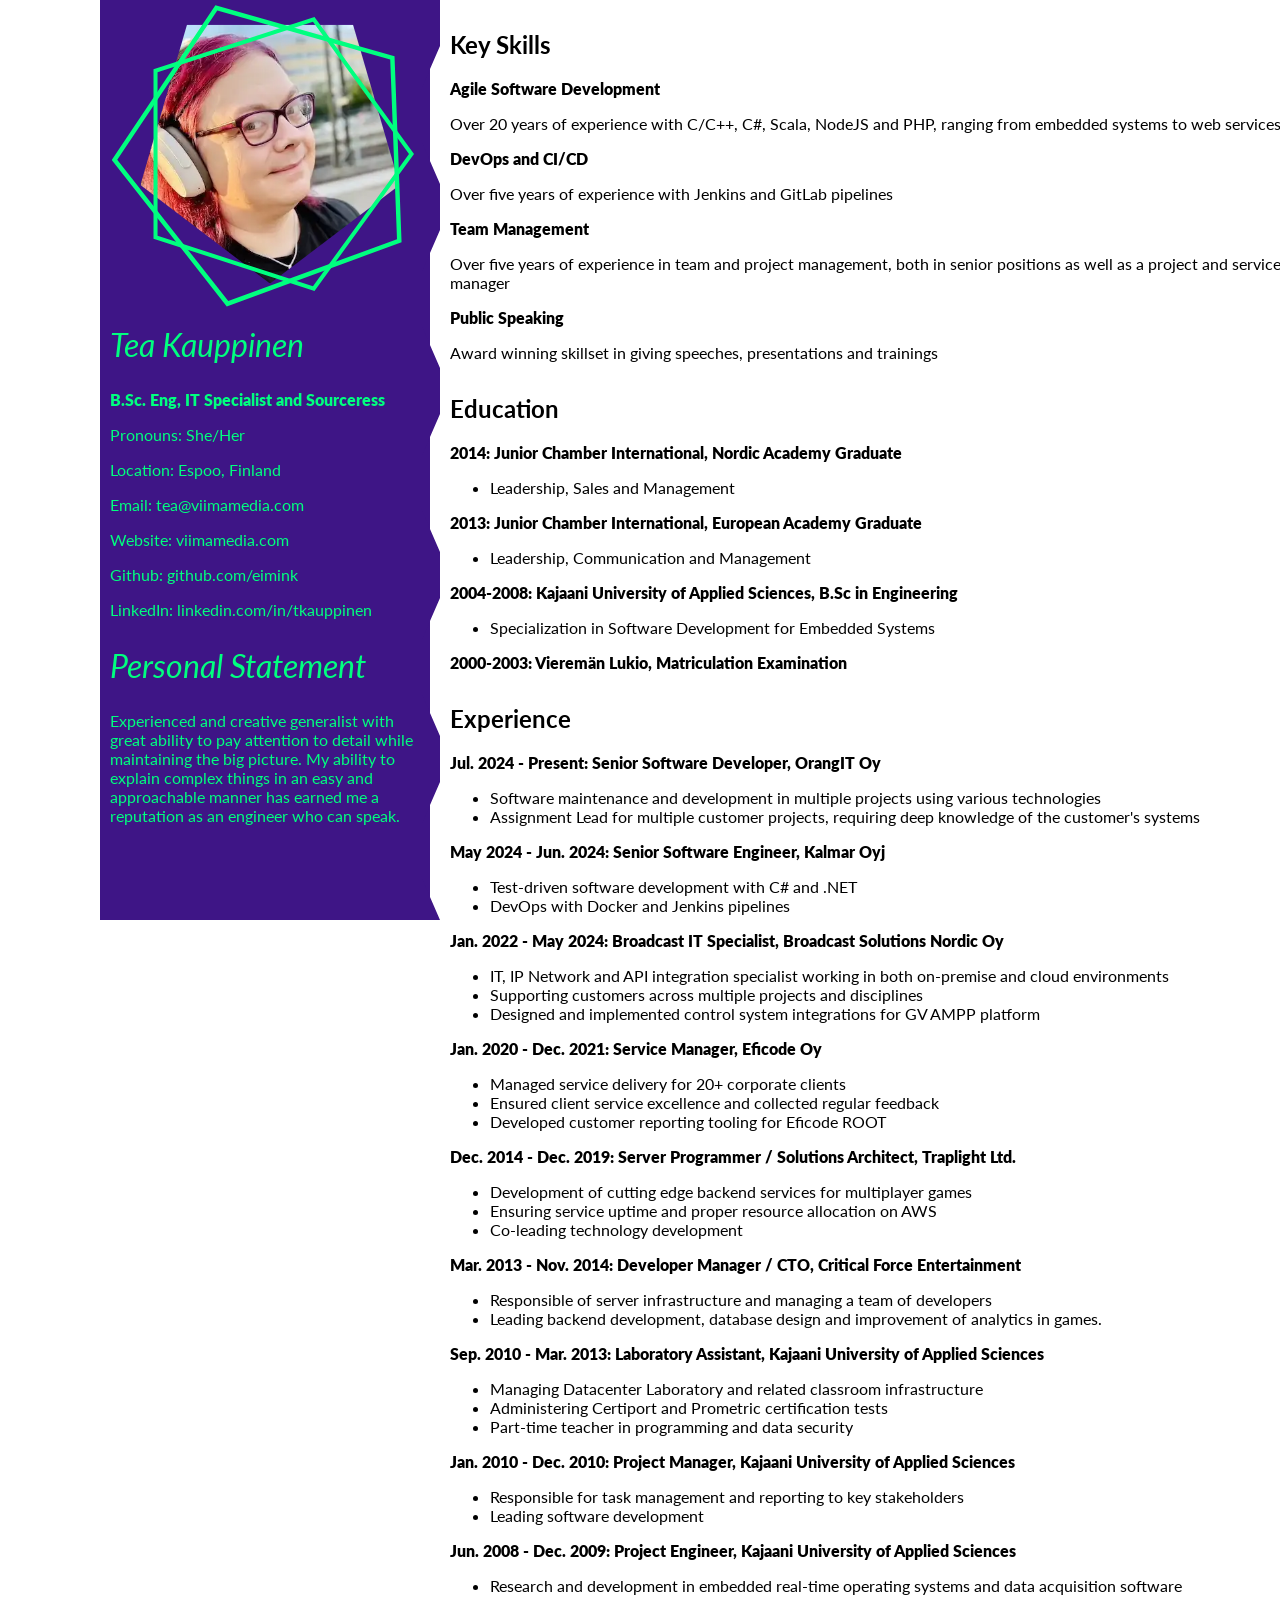
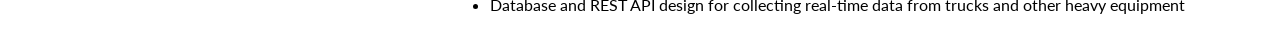
==== index.html @ 4745ae7b "Use webp profile picture" ====
<!DOCTYPE html>
<html lang="en" charset="UTF-8">
<head>
    <link rel="preconnect" href="https://fonts.googleapis.com">
    <link rel="preconnect" href="https://fonts.gstatic.com" crossorigin>
    <link href="https://fonts.googleapis.com/css2?family=Lato:ital,wght@0,100;0,300;0,400;0,700;0,900;1,100;1,300;1,400;1,700;1,900&display=swap" rel="stylesheet">
    <link rel="stylesheet" href="styles.css">
    <title>Tea Kauppinen - CV</title>
    <meta name="description" content="Tea Kauppinen's CV">
    <meta charset="UTF-8">
    <meta lang="en">
    <meta name="viewport" content="width=device-width, initial-scale=1.0">
    <meta name="author" content="Tea Kauppinen">
</head>
<body>
    <div class="container">
        <div class="left-column">
            <div class="polyline-border"></div>
            <div class="image-container">
                <div class="pentagon-border-1"></div>
                <div class="pentagon-border-2"></div>
                <div class="image-profile">
                    <img src="./images/profilepic.webp" alt="Profile Picture">
                </div>
                
            </div>
            <div class="personal-details">
                <h2>Tea Kauppinen</h2>
                <p class="title-bold">B.Sc. Eng, IT Specialist and Sourceress</p>
                <p>Pronouns: She/Her</p>
                <p>Location: Espoo, Finland</p>
                <p>Email: tea@viimamedia.com</p>
                <p>Website: viimamedia.com</p>
                <p>Github: github.com/eimink</p>
                <p>LinkedIn: linkedin.com/in/tkauppinen</p>
            </div>
            <div class="personal-statement">
                <!-- Personal statement content -->
                <h2>Personal Statement</h2>
                <p>Experienced and creative generalist with great ability to pay attention to detail while maintaining the big picture. My ability to explain complex things in an easy and approachable manner has earned me a reputation as an engineer who can speak.</p>
            </div>
        </div>
        <div class="right-column">
            <div class="content-section">
                <h2>Key Skills</h2>
                <p class="title-bold">Agile Software Development</p>
                <p>Over 20 years of experience with C/C++, C#, Scala, NodeJS and PHP, ranging from embedded systems to web services.</p>
                <p class="title-bold">DevOps and CI/CD</p>
                <p>Over five years of experience with Jenkins and GitLab pipelines</p>
                <p class="title-bold">Team Management</p>
                <p>Over five years of experience in team and project management, both in senior positions as well as a project and service manager</p>
                <p class="title-bold">Public Speaking</p>
                <p>Award winning skillset in giving speeches, presentations and trainings</p>
            </div>
            <div class="content-section">
                <h2>Education</h2>
                <p class="title-bold">2014: Junior Chamber International, Nordic Academy Graduate</p>
                <ul><li>Leadership, Sales and Management</li></ul>
                <p class="title-bold">2013: Junior Chamber International, European Academy Graduate</p>
                <ul><li>Leadership, Communication and Management</li></ul>
                <p class="title-bold">2004-2008: Kajaani University of Applied Sciences, B.Sc in Engineering</p>
                <ul><li>Specialization in Software Development for Embedded Systems</li></ul>
                <p class="title-bold">2000-2003: Vieremän Lukio, Matriculation Examination</p>
            </div>
            <div class="content-section">
                <h2>Experience</h2>
                <p class="title-bold">Jul. 2024 - Present: Senior Software Developer, OrangIT Oy</p>
                <ul>
                    <li>Software maintenance and development in multiple projects using various technologies</li>
                    <li>Assignment Lead for multiple customer projects, requiring deep knowledge of the customer's systems</li>
                </ul>
                <p class="title-bold">May 2024 - Jun. 2024: Senior Software Engineer, Kalmar Oyj</p>
                <ul>
                    <li>Test-driven software development with C# and .NET</li>
                    <li>DevOps with Docker and Jenkins pipelines</li>
                </ul>
                <p class="title-bold">Jan. 2022 - May 2024: Broadcast IT Specialist, Broadcast Solutions Nordic Oy</p>
                <ul>
                    <li>IT, IP Network and API integration specialist working in both on-premise and cloud environments</li>
                    <li>Supporting customers across multiple projects and disciplines</li>
                    <li>Designed and implemented control system integrations for GV AMPP platform</li>
                </ul>
                <p class="title-bold">Jan. 2020 - Dec. 2021: Service Manager, Eficode Oy</p>
                <ul>
                    <li>Managed service delivery for 20+ corporate clients</li>
                    <li>Ensured client service excellence and collected regular feedback</li>
                    <li>Developed customer reporting tooling for Eficode ROOT</li>
                </ul>
                <p class="title-bold">Dec. 2014 - Dec. 2019: Server Programmer / Solutions Architect, Traplight Ltd.</p>
                <ul>
                    <li>Development of cutting edge backend services for multiplayer games</li>
                    <li>Ensuring service uptime and proper resource allocation on AWS</li>
                    <li>Co-leading technology development</li>
                </ul>
                <p class="title-bold">Mar. 2013 - Nov. 2014: Developer Manager / CTO, Critical Force Entertainment</p>
                <ul>
                    <li>Responsible of server infrastructure and managing a team of developers</li>
                    <li>Leading backend development, database design and improvement of analytics in games.</li>
                </ul>
                <p class="title-bold">Sep. 2010 - Mar. 2013: Laboratory Assistant, Kajaani University of Applied Sciences</p>
                <ul>
                    <li>Managing Datacenter Laboratory and related classroom infrastructure</li>
                    <li>Administering Certiport and Prometric certification tests</li>
                    <li>Part-time teacher in programming and data security</li>
                </ul>
                <p class="title-bold">Jan. 2010 - Dec. 2010: Project Manager, Kajaani University of Applied Sciences</p>
                <ul>
                    <li>Responsible for task management and reporting to key stakeholders</li>
                    <li>Leading software development</li>
                </ul>
                <p class="title-bold">Jun. 2008 - Dec. 2009: Project Engineer, Kajaani University of Applied Sciences</p>
                <ul>
                    <li>Research and development in embedded real-time operating systems and data acquisition software</li>
                    <li>Database and REST API design for collecting real-time data from trucks and other heavy equipment</li>
                </ul>
            </div>
        </div>
    </div>
</body>
</html>
---- styles.css ----
:root {
    --left-width: 20rem;
}

@keyframes colorPulse {
    0% { background-color: springgreen; }
    50% { background-color: #00d9ff; }
    100% { background-color: springgreen; }
}

@keyframes rotate {
    from { transform: translate(-50%, -55%) rotate(0deg); }
    to { transform: translate(-50%, -55%) rotate(360deg); }
}

@keyframes rotateAlt {
    from { transform: translate(-50%, -55%) scale(1.1) rotate(360deg); }
    to { transform: translate(-50%, -55%) scale(1.1) rotate(0deg); }
}

html, body {
    height: 100%;
    margin: 0;
    font-family: "Lato", sans-serif;
    font-weight: 400;
}

.container {
    display: flex;
    max-width: 1080px;
    margin: 0 auto;
    min-height: 100vh;
}

.left-column {
    position: fixed;
    height: 100%;
    width: var(--left-width);
    padding: 10px 0px 10px 10px;
    background-color: #3E1586;
    color: springgreen;
}

.left-column h2 {
    font-family: "Lato", sans-serif;
    font-weight: 400;
    font-style: italic;
    font-size: 2em;
}

.polyline-border {
    position: absolute;
    right: -10px;
    top: 0;
    width: 20px;
    height: 100%;
    background: #3E1586;
    clip-path: polygon(
        50% 0%, 100% 0%,
        100% 5%, 0% 10%,
        0% 15%, 100% 20%,
        100% 25%, 0% 30%,
        0% 35%, 100% 40%,
        100% 45%, 0% 50%,
        0% 55%, 100% 60%,
        100% 65%, 0% 70%,
        0% 75%, 100% 80%,
        100% 85%, 0% 90%,
        0% 95%, 100% 100%,
        50% 100%
    );
}

.right-column {
    left: calc(var(--left-width) + 10px);
    position: relative;
    padding: 10px 10px 10px 20px;
}

.image-container {
    position: relative;
    width: 90%;
    padding-top: 90%;
    margin: 0 auto;
}

.pentagon-border-1 {
    position: absolute;
    top: 50%;
    left: 50%;
    transform-origin: center;
    transform: translate(-50%, -50%) rotate(0deg);
    width:100%;
    height: 100%;
    aspect-ratio: 1;
    z-index: 2;
    background: springgreen;
    clip-path: polygon(100% 50%,65.45% 97.55%,9.55% 79.39%,9.55% 20.61%,65.45% 2.45%,100% 50%,calc(65.45% - 1.55px) calc(2.45% - -4.76px),calc(9.55% - -4.05px) calc(20.61% - -2.94px),calc(9.55% - -4.05px) calc(79.39% - 2.94px),calc(65.45% - 1.55px) calc(97.55% - 4.76px),calc(100% - 5px) calc(50% - 0px),calc(65.45% - 1.55px) calc(2.45% - -4.76px));
    animation: 
        colorPulse 4s ease-in-out infinite,
        rotate 20s linear infinite;
}

.pentagon-border-2 {
    position: absolute;
    top: 50%;
    left: 50%;
    transform-origin: center;
    transform: translate(-50%, -50%) scale(1.1) rotate(360deg);
    width: 100%;
    height: 100%;
    aspect-ratio: 1;
    z-index: 3;
    background: springgreen;
    clip-path: polygon(91.53% 77.84%,36.35% 98.1%,0.04% 51.88%,32.77% 3.06%,89.31% 19.11%,91.53% 77.84%,calc(89.31% - 3.93px) calc(19.11% - -3.09px),calc(32.77% - -1.72px) calc(3.06% - -4.69px),calc(0.04% - -5px) calc(51.88% - 0.19px),calc(36.35% - -1.36px) calc(98.1% - 4.81px),calc(91.53% - 4.15px) calc(77.84% - 2.78px),calc(89.31% - 3.93px) calc(19.11% - -3.09px));
    animation: 
        colorPulse 4s ease-in-out infinite,
        rotateAlt 20s linear infinite;
}

.image-profile {
    position: absolute;
    top: 50%;
    left: 50%;
    transform: translate(-50%, -50%);
    width: 90%;
    height: 90%;
    clip-path: polygon(50% 100%, 100% 62%, 82% 0%, 18% 0%, 0% 62%);
    overflow: hidden;
    z-index: 1;
}

.image-profile img {
    width: 100%;
    height: 100%;
    object-fit: cover;
}

.title-bold {
    font-weight: 800;
}

.content-section {
    margin-bottom: 2em;
    width: 99%;
}
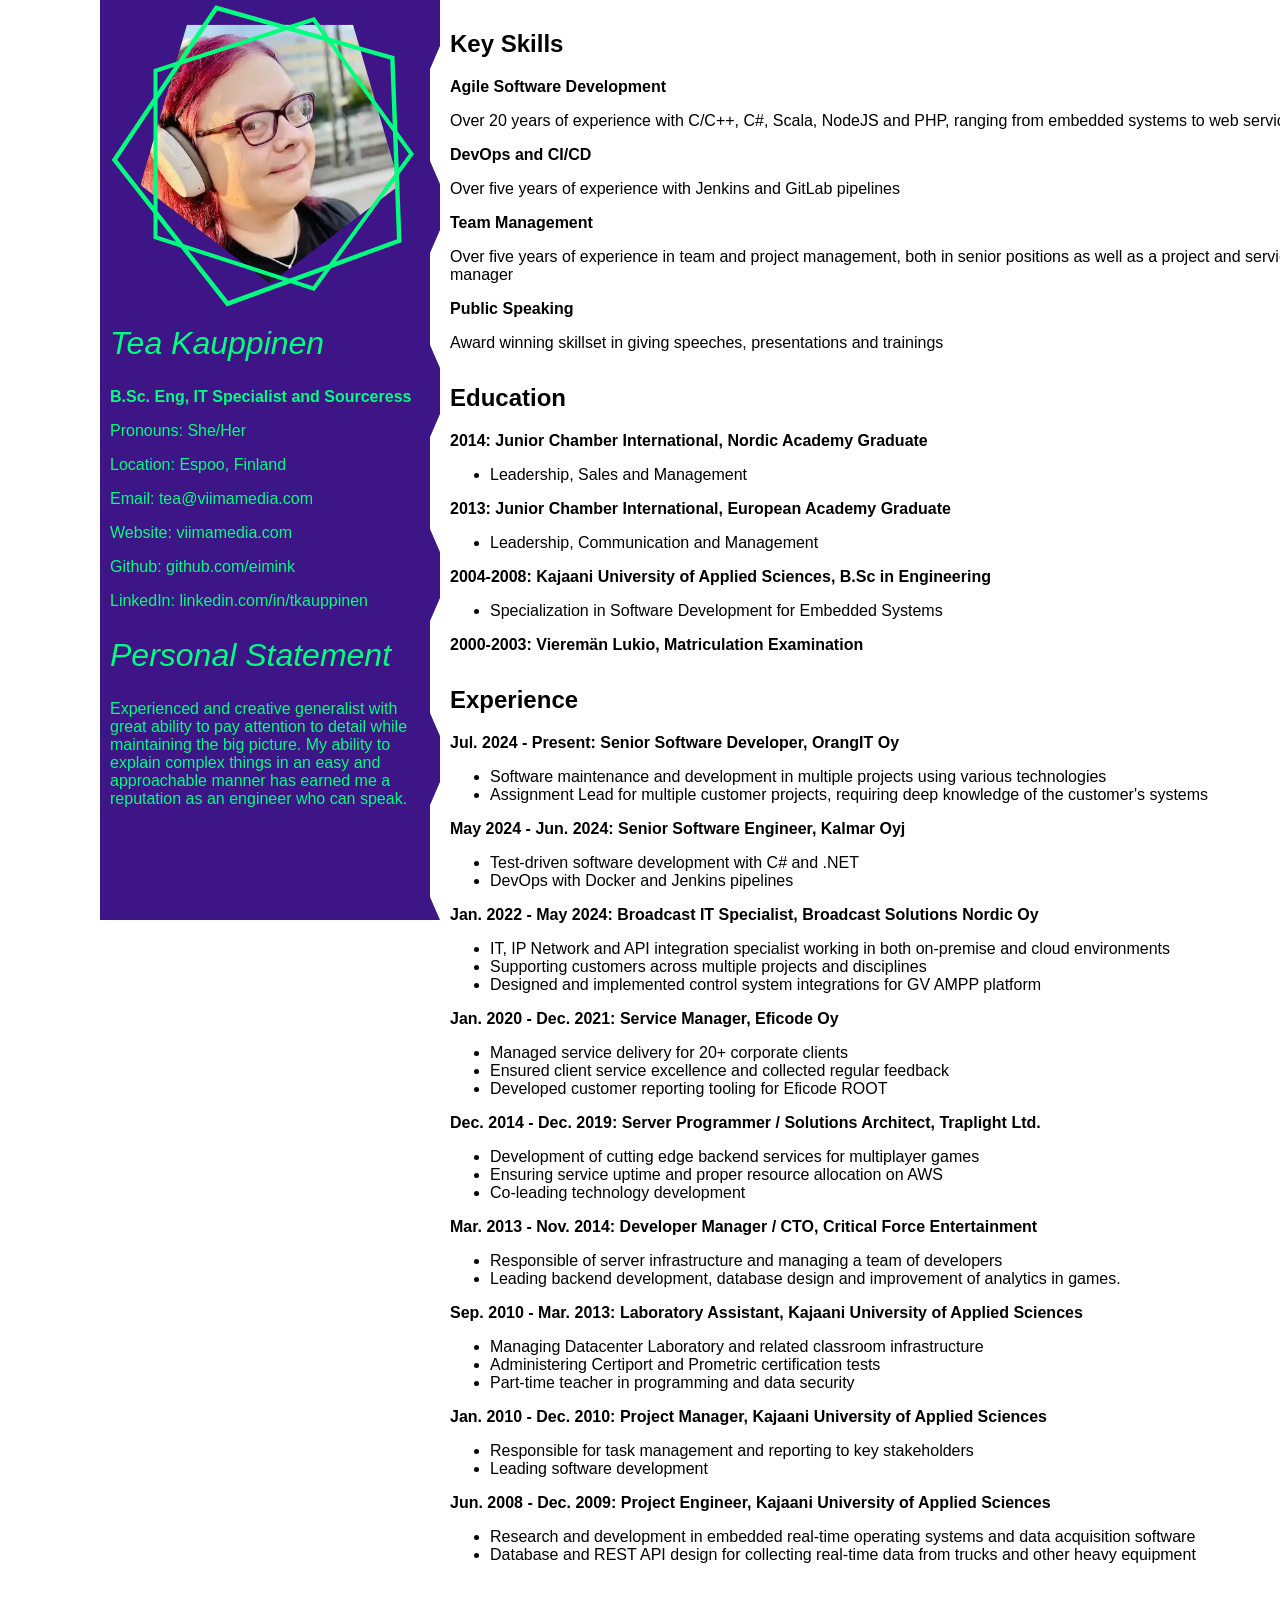
==== commit 64cb777d: "Not using google fonts to load Lato" ====
--- a/index.html
+++ b/index.html
@@ -2,9 +2,7 @@
 <!DOCTYPE html>
 <html lang="en" charset="UTF-8">
 <head>
-    <link rel="preconnect" href="https://fonts.googleapis.com">
-    <link rel="preconnect" href="https://fonts.gstatic.com" crossorigin>
-    <link href="https://fonts.googleapis.com/css2?family=Lato:ital,wght@0,100;0,300;0,400;0,700;0,900;1,100;1,300;1,400;1,700;1,900&display=swap" rel="stylesheet">
+    <link href="./fonts/Lato-Regular.ttf" rel="stylesheet">
     <link rel="stylesheet" href="styles.css">
     <title>Tea Kauppinen - CV</title>
     <meta name="description" content="Tea Kauppinen's CV">
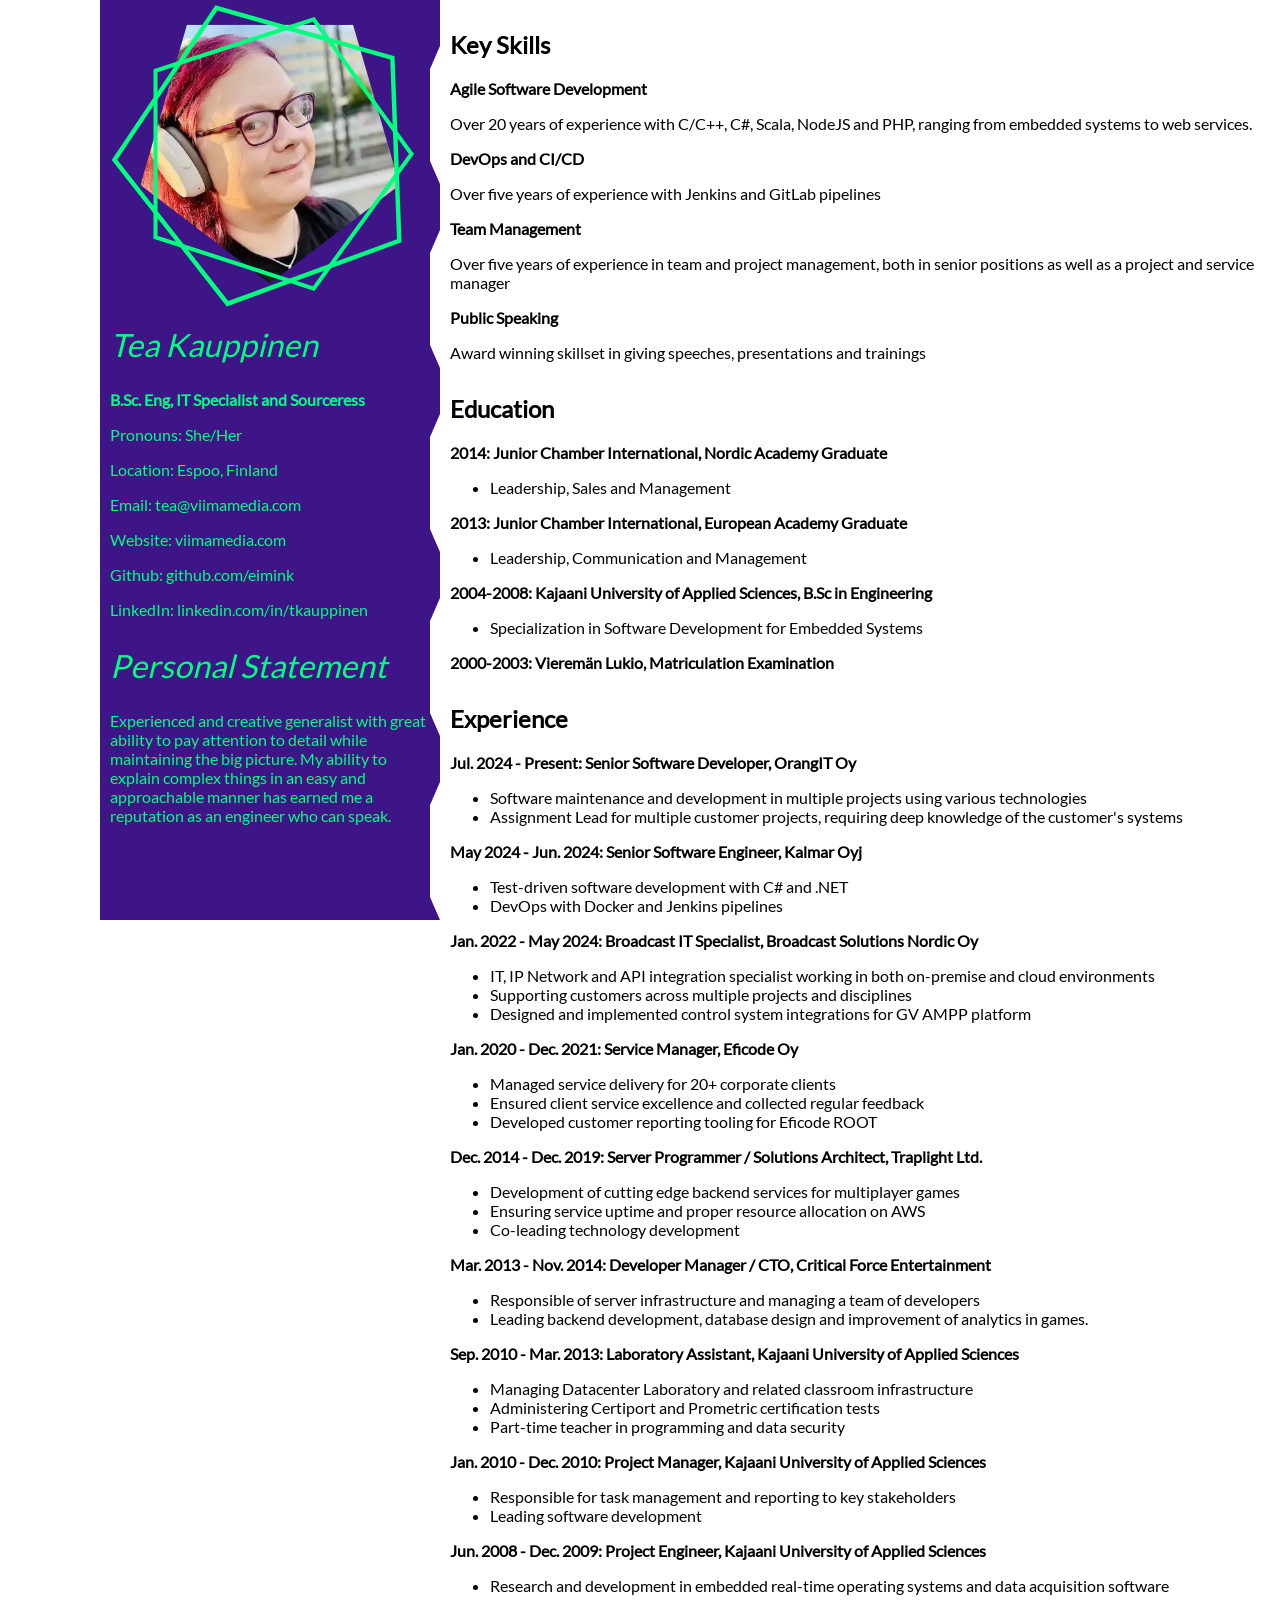
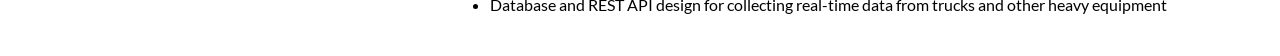
==== commit aac81b7a: "Changed to woff2 font" ====
--- a/index.html
+++ b/index.html
@@ -2,7 +2,6 @@
 <!DOCTYPE html>
 <html lang="en" charset="UTF-8">
 <head>
-    <link href="./fonts/Lato-Regular.ttf" rel="stylesheet">
     <link rel="stylesheet" href="styles.css">
     <title>Tea Kauppinen - CV</title>
     <meta name="description" content="Tea Kauppinen's CV">
--- a/styles.css
+++ b/styles.css
@@ -1,6 +1,14 @@
 :root {
     --left-width: 20rem;
 }
+/* lato-regular - latin */
+@font-face {
+    font-display: swap; /* Check https://developer.mozilla.org/en-US/docs/Web/CSS/@font-face/font-display for other options. */
+    font-family: 'Lato';
+    font-style: normal;
+    font-weight: 400;
+    src: url('/fonts/lato-v24-latin-regular.woff2') format('woff2'); /* Chrome 36+, Opera 23+, Firefox 39+, Safari 12+, iOS 10+ */
+  }
 
 @keyframes colorPulse {
     0% { background-color: springgreen; }
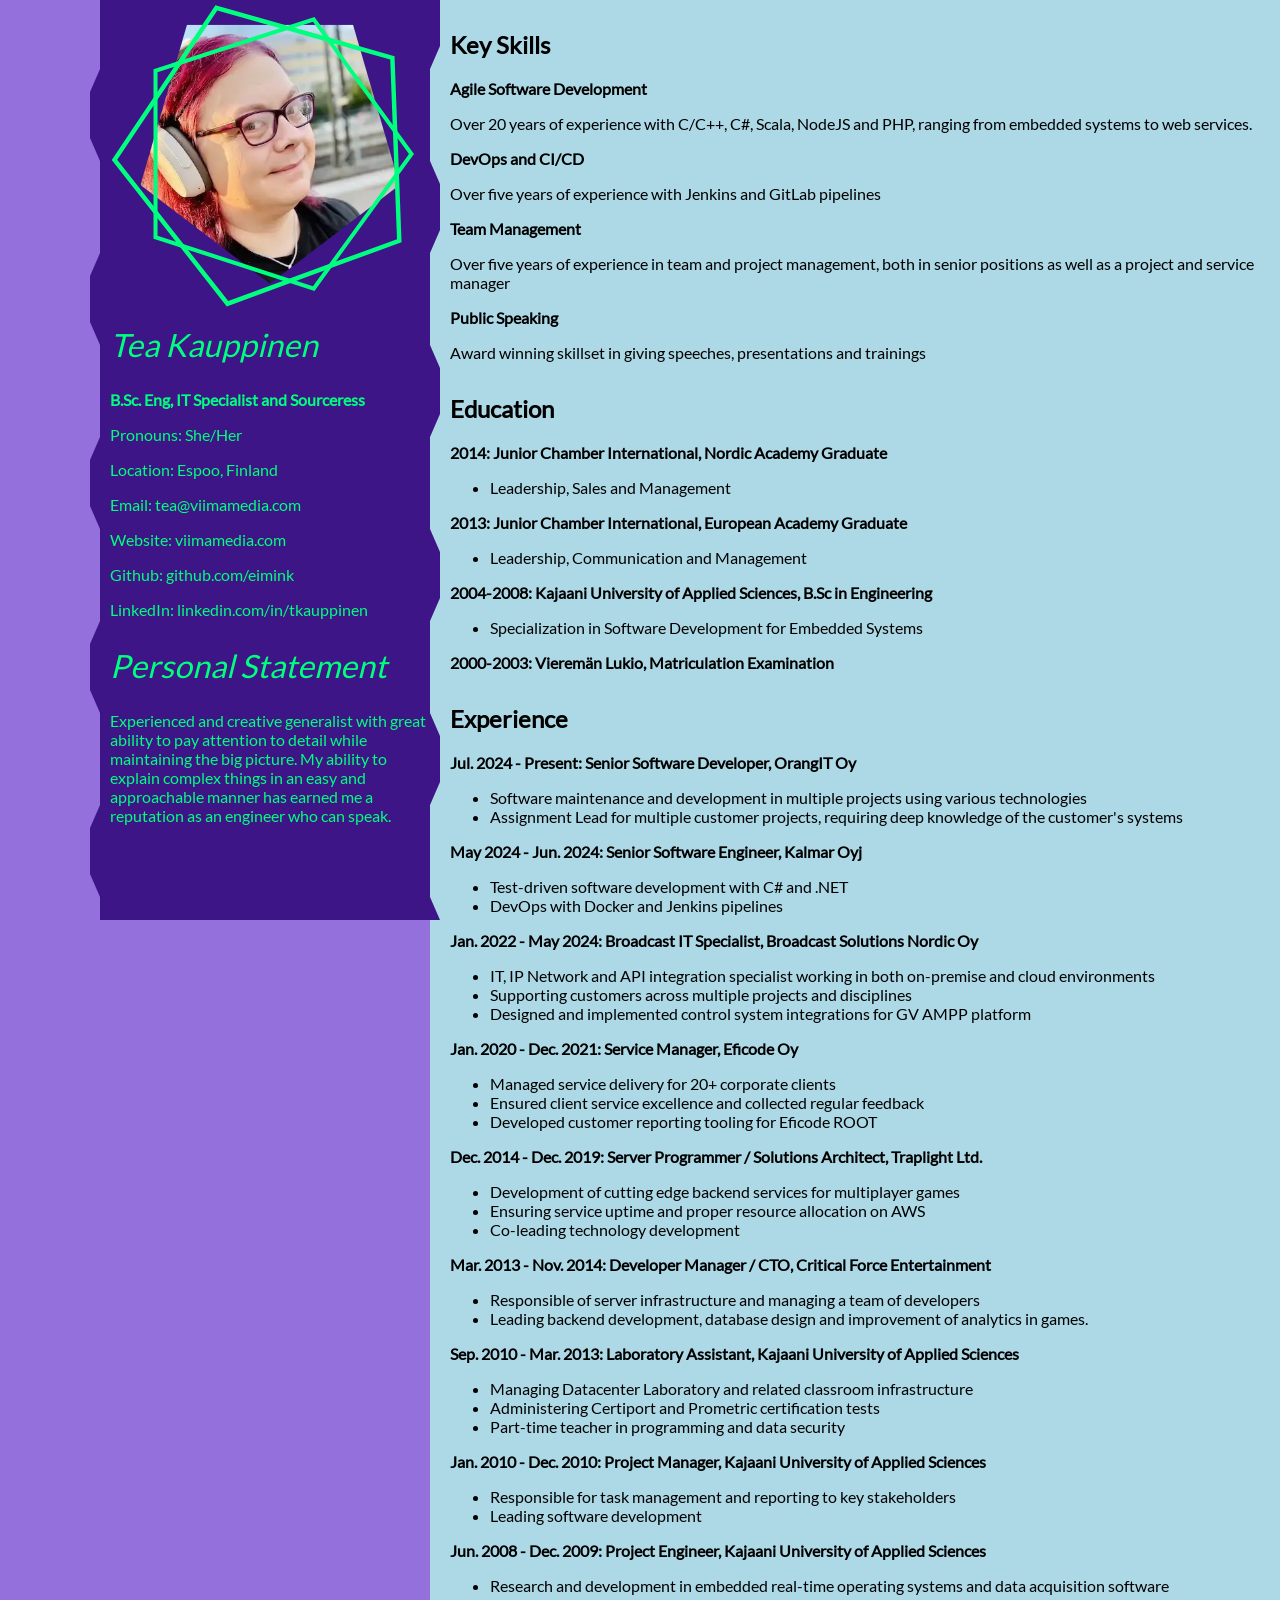
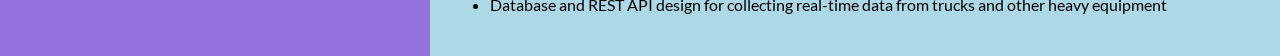
==== commit 54345ace: "Playing with colors and borders" ====
--- a/index.html
+++ b/index.html
@@ -12,8 +12,9 @@
 </head>
 <body>
     <div class="container">
-        <div class="left-column">
-            <div class="polyline-border"></div>
+        <div class="left-column left-background">
+            <div class="polyline-border-left left-background"></div>
+            <div class="polyline-border-right left-background"></div>
             <div class="image-container">
                 <div class="pentagon-border-1"></div>
                 <div class="pentagon-border-2"></div>
@@ -38,7 +39,8 @@
                 <p>Experienced and creative generalist with great ability to pay attention to detail while maintaining the big picture. My ability to explain complex things in an easy and approachable manner has earned me a reputation as an engineer who can speak.</p>
             </div>
         </div>
-        <div class="right-column">
+        <div class="right-column right-bacground">
+            <div class="polyline-border-right right-bacground"></div>
             <div class="content-section">
                 <h2>Key Skills</h2>
                 <p class="title-bold">Agile Software Development</p>
--- a/styles.css
+++ b/styles.css
@@ -31,6 +31,7 @@
     margin: 0;
     font-family: "Lato", sans-serif;
     font-weight: 400;
+    background-color: mediumpurple;
 }
 
 .container {
@@ -45,8 +46,8 @@
     height: 100%;
     width: var(--left-width);
     padding: 10px 0px 10px 10px;
-    background-color: #3E1586;
     color: springgreen;
+    z-index: 1;
 }
 
 .left-column h2 {
@@ -56,13 +57,12 @@
     font-size: 2em;
 }
 
-.polyline-border {
+.polyline-border-right {
     position: absolute;
     right: -10px;
     top: 0;
     width: 20px;
     height: 100%;
-    background: #3E1586;
     clip-path: polygon(
         50% 0%, 100% 0%,
         100% 5%, 0% 10%,
@@ -77,6 +77,36 @@
         0% 95%, 100% 100%,
         50% 100%
     );
+}
+
+.polyline-border-left {
+    position: absolute;
+    left: -10px;
+    top: 0;
+    width: 20px;
+    height: 100%;
+    clip-path: polygon(
+        50% 0%, 100% 0%,
+        100% 5%, 0% 10%,
+        0% 15%, 100% 20%,
+        100% 25%, 0% 30%,
+        0% 35%, 100% 40%,
+        100% 45%, 0% 50%,
+        0% 55%, 100% 60%,
+        100% 65%, 0% 70%,
+        0% 75%, 100% 80%,
+        100% 85%, 0% 90%,
+        0% 95%, 100% 100%,
+        50% 100%
+    );
+}
+
+.right-bacground {
+    background-color: lightblue;
+}
+
+.left-background {
+    background-color: #3E1586;
 }
 
 .right-column {
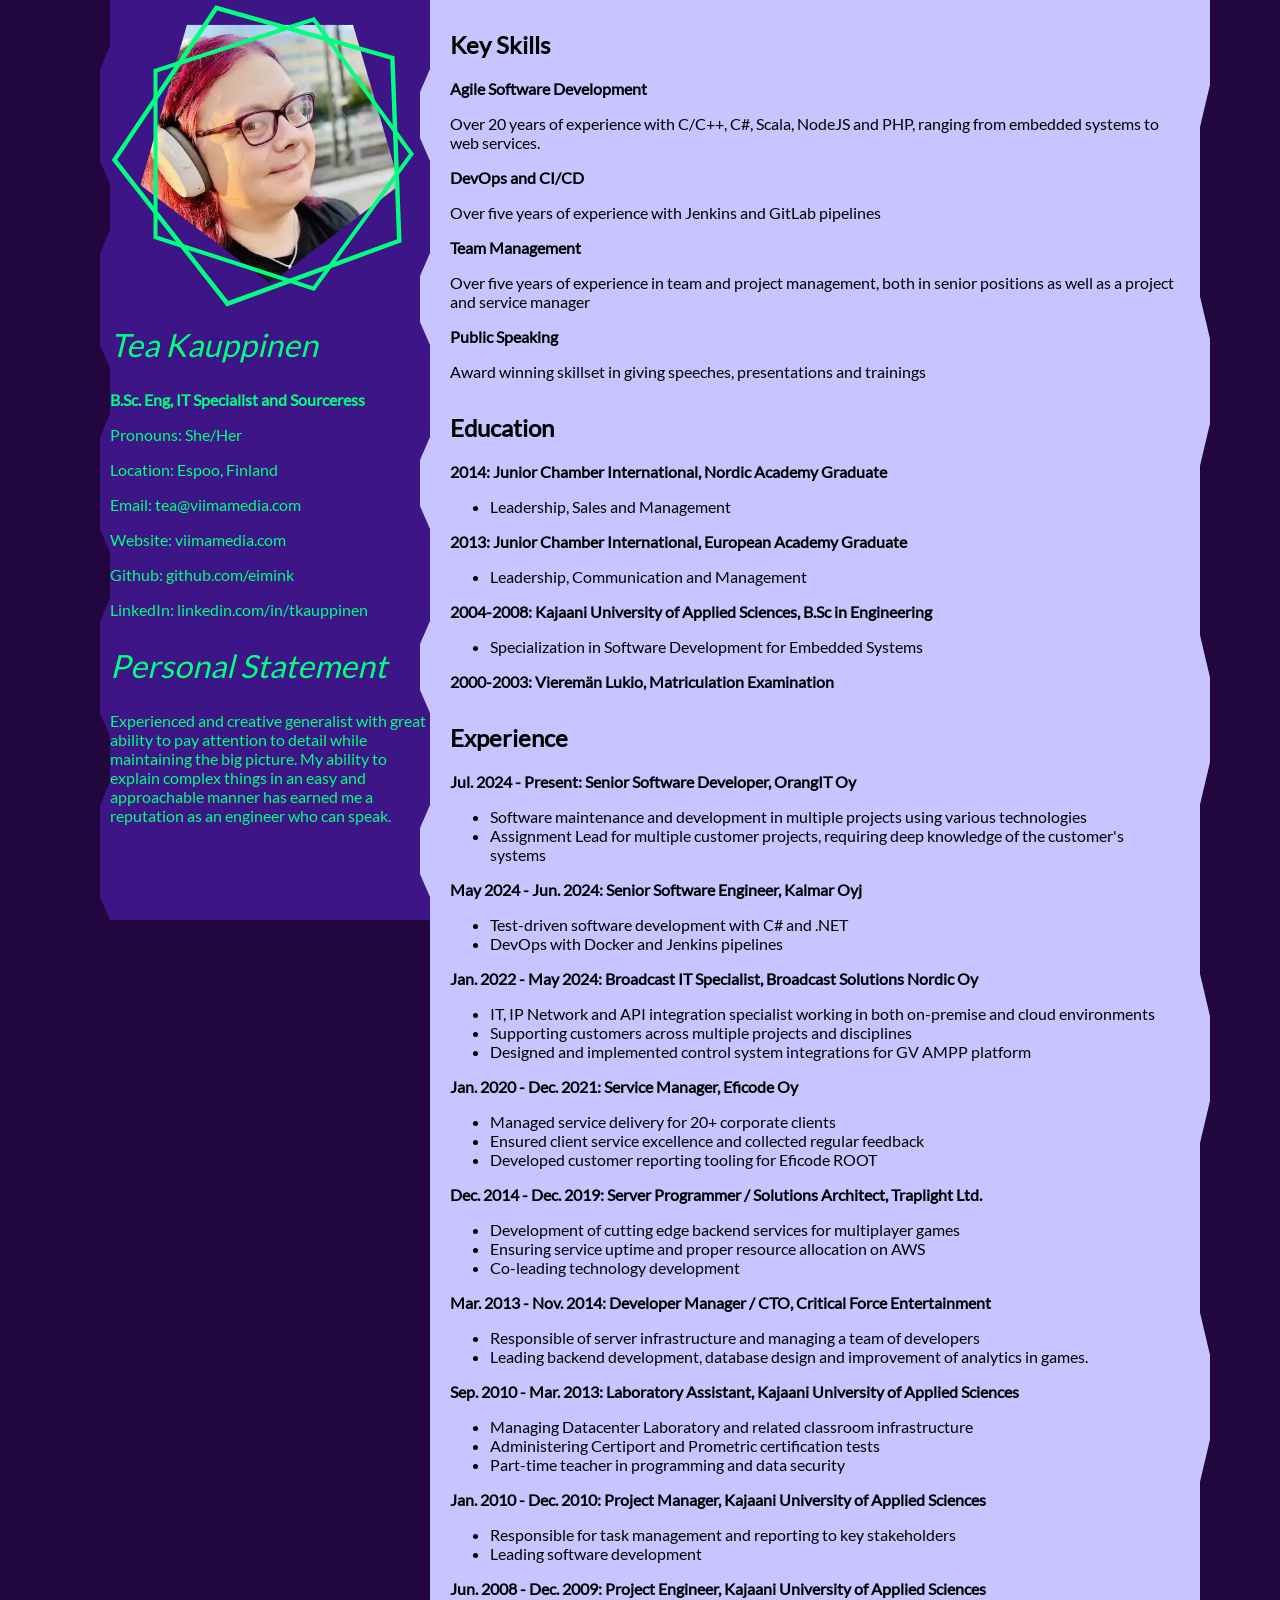
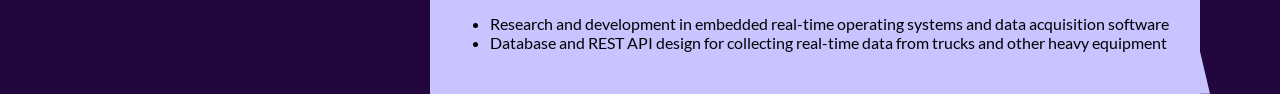
==== commit b44b6abd: "Tweaking around" ====
--- a/index.html
+++ b/index.html
@@ -10,11 +10,11 @@
     <meta name="viewport" content="width=device-width, initial-scale=1.0">
     <meta name="author" content="Tea Kauppinen">
 </head>
-<body>
+<body class="body-background">
     <div class="container">
         <div class="left-column left-background">
-            <div class="polyline-border-left left-background"></div>
-            <div class="polyline-border-right left-background"></div>
+            <div class="polyline-border-left body-background"></div>
+            <div class="polyline-border-right right-background"></div>
             <div class="image-container">
                 <div class="pentagon-border-1"></div>
                 <div class="pentagon-border-2"></div>
@@ -23,7 +23,7 @@
                 </div>
                 
             </div>
-            <div class="personal-details">
+            <div class="personal-details left-content">
                 <h2>Tea Kauppinen</h2>
                 <p class="title-bold">B.Sc. Eng, IT Specialist and Sourceress</p>
                 <p>Pronouns: She/Her</p>
@@ -33,14 +33,14 @@
                 <p>Github: github.com/eimink</p>
                 <p>LinkedIn: linkedin.com/in/tkauppinen</p>
             </div>
-            <div class="personal-statement">
+            <div class="personal-statement left-content">
                 <!-- Personal statement content -->
                 <h2>Personal Statement</h2>
                 <p>Experienced and creative generalist with great ability to pay attention to detail while maintaining the big picture. My ability to explain complex things in an easy and approachable manner has earned me a reputation as an engineer who can speak.</p>
             </div>
         </div>
-        <div class="right-column right-bacground">
-            <div class="polyline-border-right right-bacground"></div>
+        <div class="right-column right-background">
+            <div class="polyline-border-right right-background"></div>
             <div class="content-section">
                 <h2>Key Skills</h2>
                 <p class="title-bold">Agile Software Development</p>
--- a/styles.css
+++ b/styles.css
@@ -1,6 +1,15 @@
 :root {
     --left-width: 20rem;
-}
+    --right-width: calc(100% - var(--left-width) - 20px);
+}
+
+@media screen and (max-width: 643px) {
+    :root {
+        --left-width: 12rem;
+        --right-width: calc(100% - var(--left-width) - 20px);
+    }
+}
+   
 /* lato-regular - latin */
 @font-face {
     font-display: swap; /* Check https://developer.mozilla.org/en-US/docs/Web/CSS/@font-face/font-display for other options. */
@@ -27,11 +36,22 @@
 }
 
 html, body {
-    height: 100%;
     margin: 0;
     font-family: "Lato", sans-serif;
     font-weight: 400;
-    background-color: mediumpurple;
+    background-color: #000;
+}
+
+.body-background {
+    background-color: #22063e;
+}
+
+.right-background {
+    background-color: #c7c4ff;
+}
+
+.left-background {
+    background-color: #3E1586;
 }
 
 .container {
@@ -39,12 +59,15 @@
     max-width: 1080px;
     margin: 0 auto;
     min-height: 100vh;
+    position: relative;
 }
 
 .left-column {
     position: fixed;
-    height: 100%;
+    height: 100vh;
     width: var(--left-width);
+    overflow-y: auto;
+    overflow-x: overlay;
     padding: 10px 0px 10px 10px;
     color: springgreen;
     z-index: 1;
@@ -101,16 +124,9 @@
     );
 }
 
-.right-bacground {
-    background-color: lightblue;
-}
-
-.left-background {
-    background-color: #3E1586;
-}
-
 .right-column {
     left: calc(var(--left-width) + 10px);
+    width: var(--right-width);
     position: relative;
     padding: 10px 10px 10px 20px;
 }
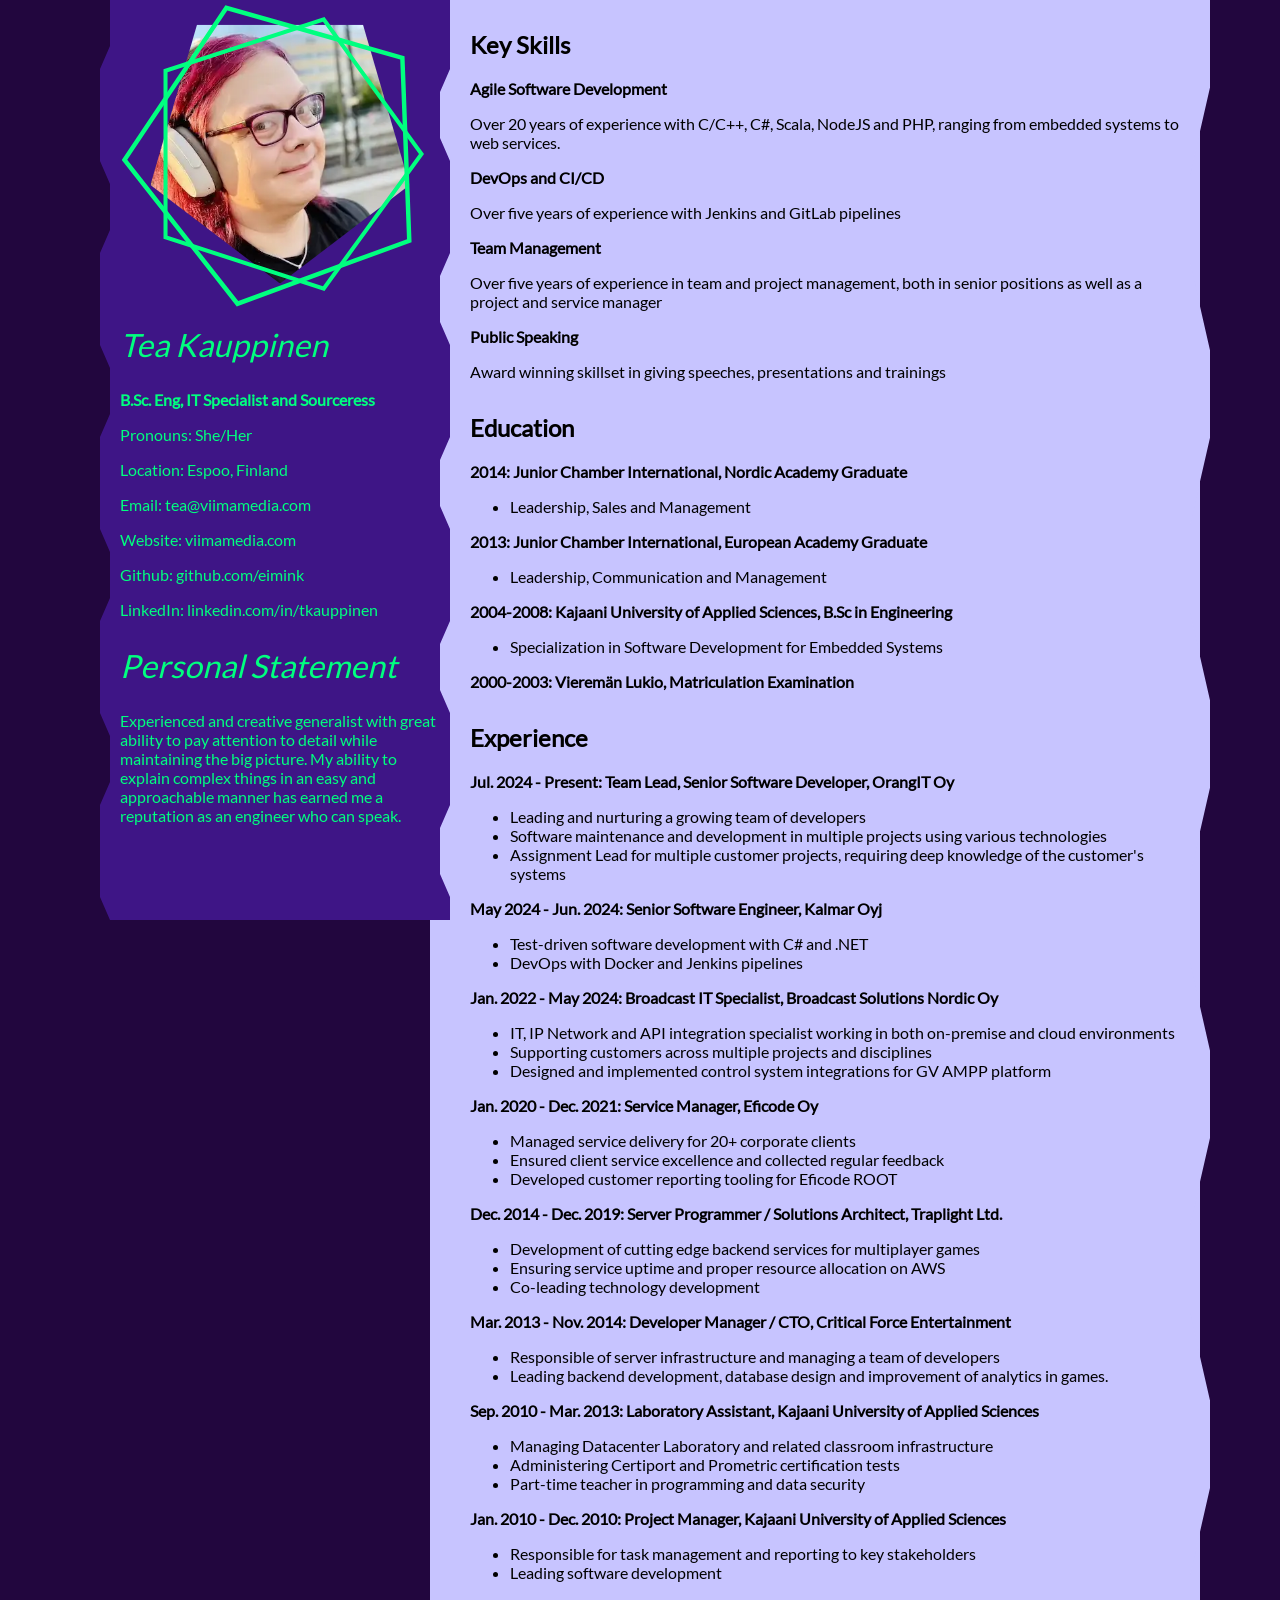
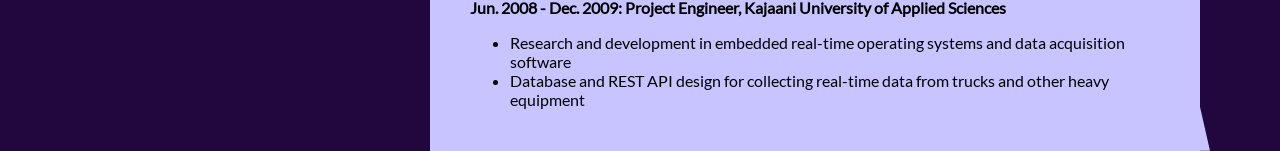
==== commit a1b5a92b: "Update index.html" ====
--- a/index.html
+++ b/index.html
@@ -64,8 +64,9 @@
             </div>
             <div class="content-section">
                 <h2>Experience</h2>
-                <p class="title-bold">Jul. 2024 - Present: Senior Software Developer, OrangIT Oy</p>
+                <p class="title-bold">Jul. 2024 - Present: Team Lead, Senior Software Developer, OrangIT Oy</p>
                 <ul>
+                    <li>Leading and nurturing a growing team of developers</li>
                     <li>Software maintenance and development in multiple projects using various technologies</li>
                     <li>Assignment Lead for multiple customer projects, requiring deep knowledge of the customer's systems</li>
                 </ul>
--- a/styles.css
+++ b/styles.css
@@ -1,12 +1,14 @@
 :root {
     --left-width: 20rem;
-    --right-width: calc(100% - var(--left-width) - 20px);
+    --right-width: calc(100% - var(--left-width) - 40px);
+    --right-padding: 10px 10px 10px 40px;
 }
 
 @media screen and (max-width: 643px) {
     :root {
         --left-width: 12rem;
-        --right-width: calc(100% - var(--left-width) - 20px);
+        --right-width: calc(100% - var(--left-width) - 30px);
+        --right-padding: 10px 10px 10px 30px;
     }
 }
    
@@ -68,7 +70,7 @@
     width: var(--left-width);
     overflow-y: auto;
     overflow-x: overlay;
-    padding: 10px 0px 10px 10px;
+    padding: 10px 10px 10px 20px;
     color: springgreen;
     z-index: 1;
 }
@@ -128,7 +130,7 @@
     left: calc(var(--left-width) + 10px);
     width: var(--right-width);
     position: relative;
-    padding: 10px 10px 10px 20px;
+    padding: var(--right-padding);
 }
 
 .image-container {
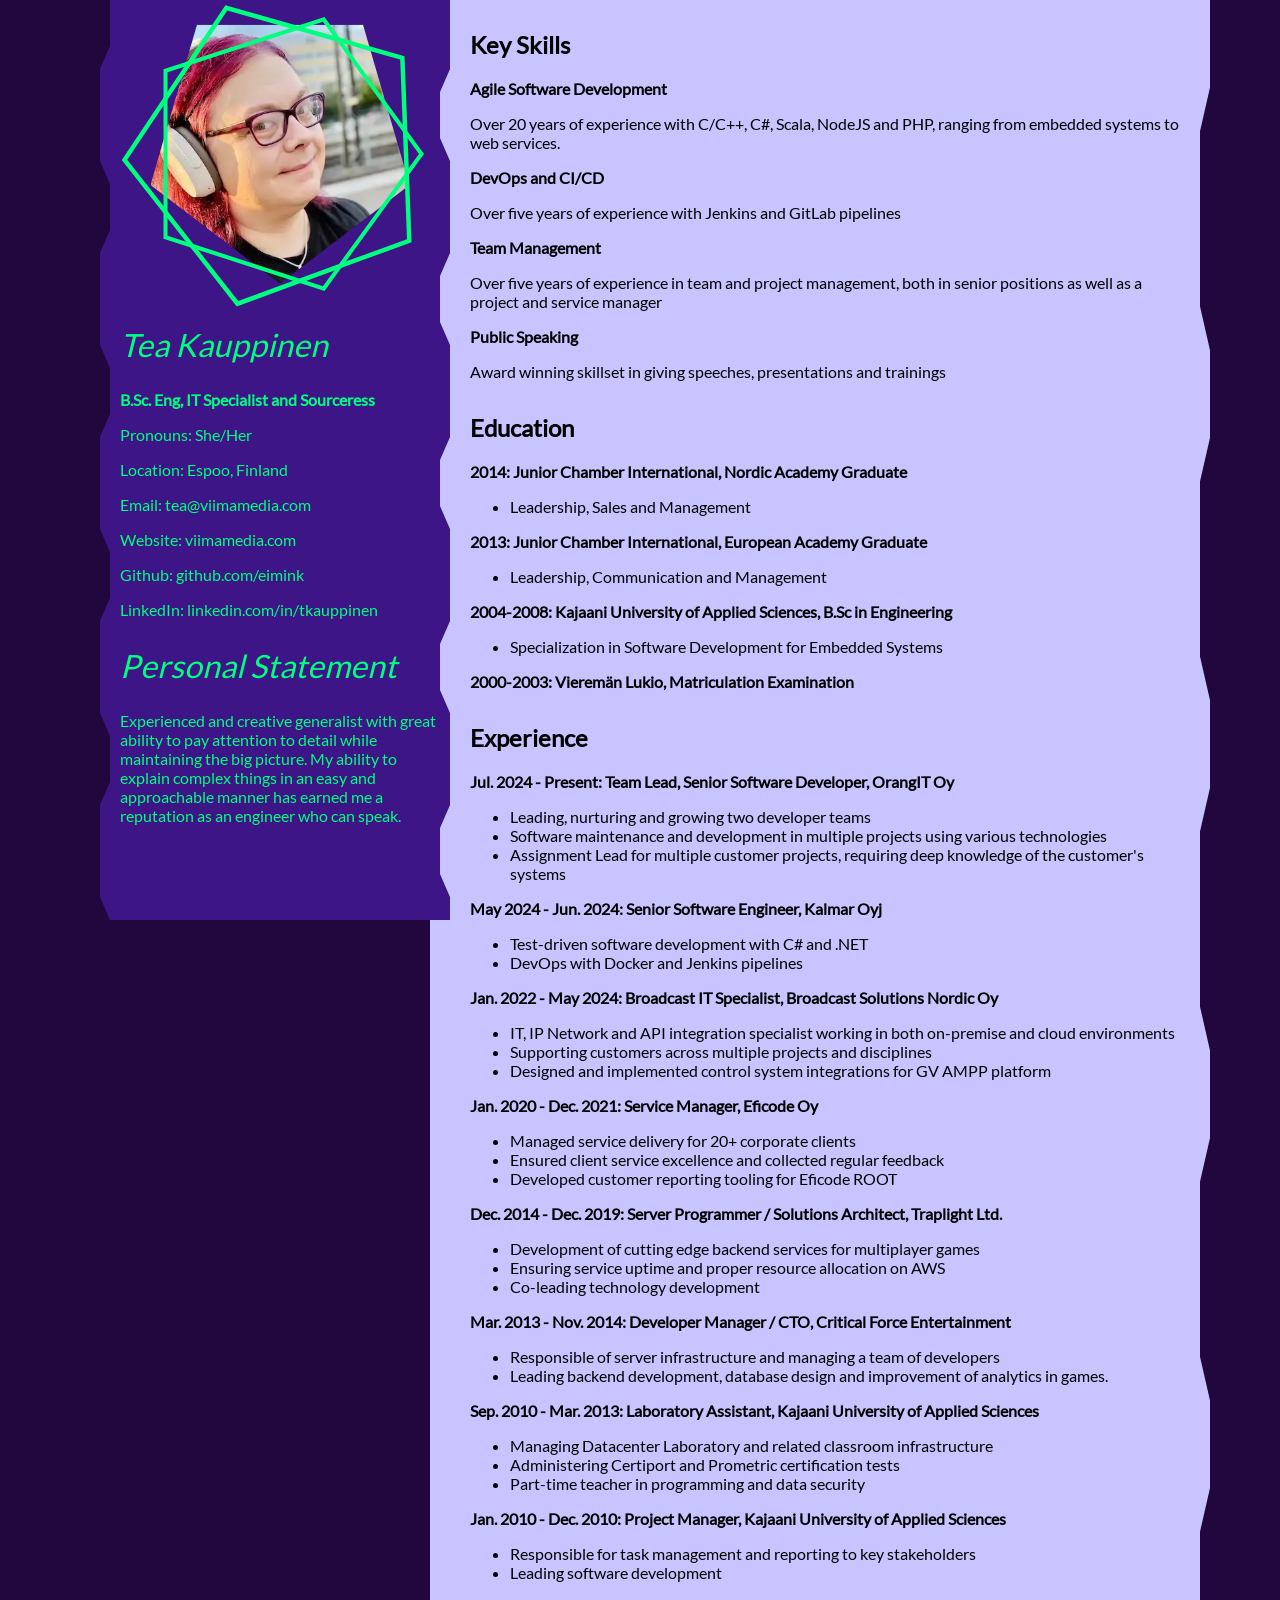
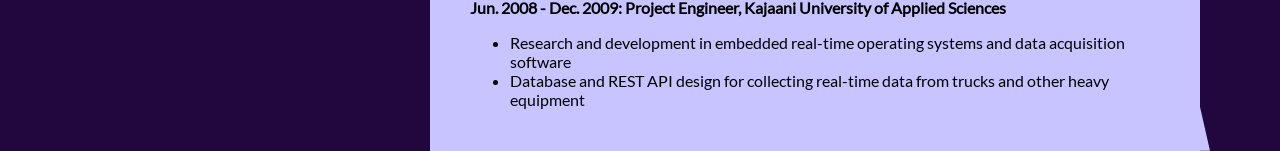
==== commit de9f2178: "Update index.html Minor text changes." ====
--- a/index.html
+++ b/index.html
@@ -66,7 +66,7 @@
                 <h2>Experience</h2>
                 <p class="title-bold">Jul. 2024 - Present: Team Lead, Senior Software Developer, OrangIT Oy</p>
                 <ul>
-                    <li>Leading and nurturing a growing team of developers</li>
+                    <li>Leading, nurturing and growing two developer teams</li>
                     <li>Software maintenance and development in multiple projects using various technologies</li>
                     <li>Assignment Lead for multiple customer projects, requiring deep knowledge of the customer's systems</li>
                 </ul>
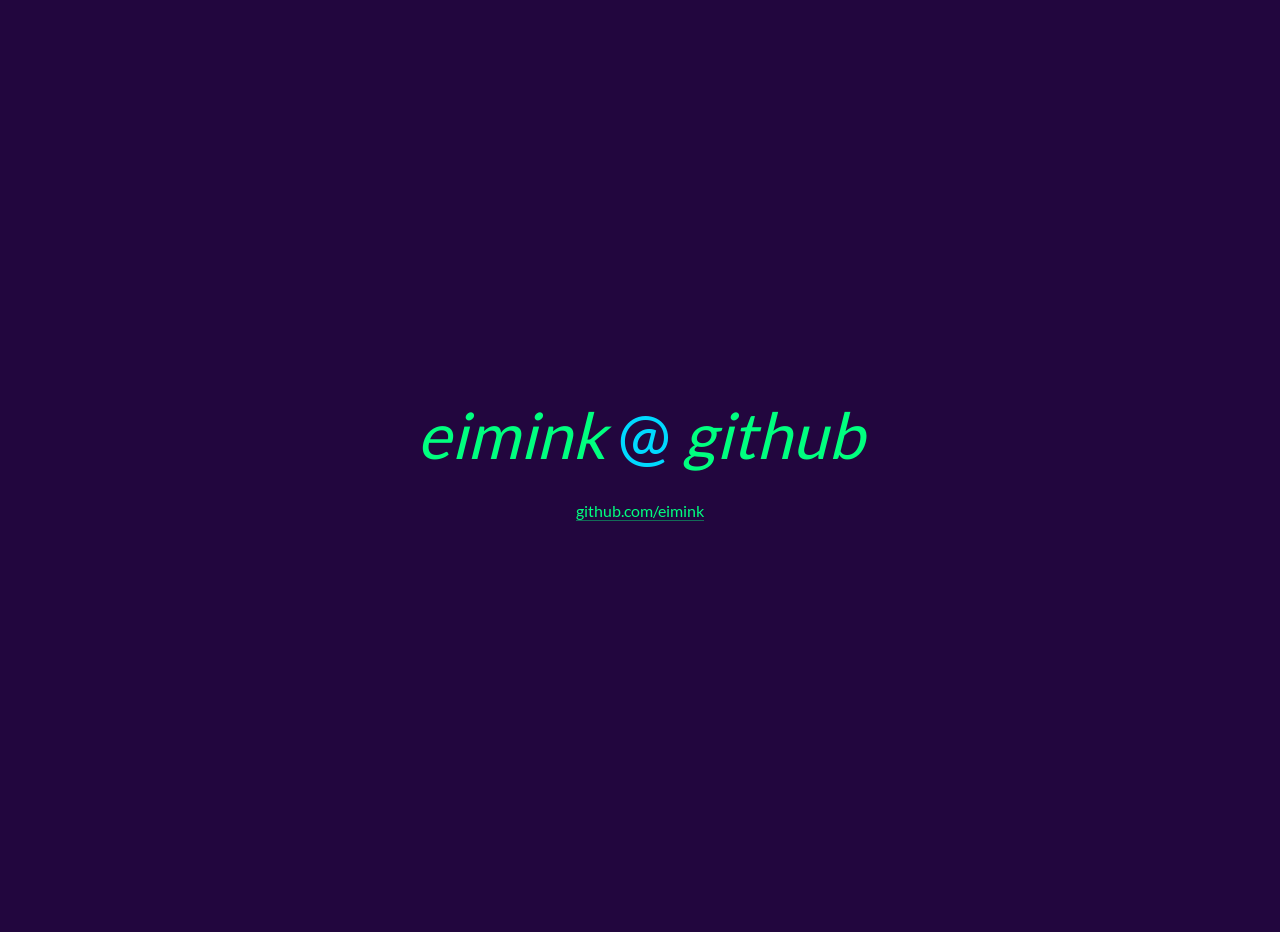
==== commit a8ed30d0: "Add landing page and move CV to cv.html" ====
--- a/index.html
+++ b/index.html
@@ -1,121 +1,17 @@
-
 <!DOCTYPE html>
-<html lang="en" charset="UTF-8">
+<html lang="en">
 <head>
+    <meta charset="UTF-8">
     <link rel="stylesheet" href="styles.css">
-    <title>Tea Kauppinen - CV</title>
-    <meta name="description" content="Tea Kauppinen's CV">
-    <meta charset="UTF-8">
-    <meta lang="en">
+    <title>eimink</title>
+    <meta name="description" content="eimink @ github">
     <meta name="viewport" content="width=device-width, initial-scale=1.0">
     <meta name="author" content="Tea Kauppinen">
 </head>
 <body class="body-background">
-    <div class="container">
-        <div class="left-column left-background">
-            <div class="polyline-border-left body-background"></div>
-            <div class="polyline-border-right right-background"></div>
-            <div class="image-container">
-                <div class="pentagon-border-1"></div>
-                <div class="pentagon-border-2"></div>
-                <div class="image-profile">
-                    <img src="./images/profilepic.webp" alt="Profile Picture">
-                </div>
-                
-            </div>
-            <div class="personal-details left-content">
-                <h2>Tea Kauppinen</h2>
-                <p class="title-bold">B.Sc. Eng, IT Specialist and Sourceress</p>
-                <p>Pronouns: She/Her</p>
-                <p>Location: Espoo, Finland</p>
-                <p>Email: tea@viimamedia.com</p>
-                <p>Website: viimamedia.com</p>
-                <p>Github: github.com/eimink</p>
-                <p>LinkedIn: linkedin.com/in/tkauppinen</p>
-            </div>
-            <div class="personal-statement left-content">
-                <!-- Personal statement content -->
-                <h2>Personal Statement</h2>
-                <p>Experienced and creative generalist with great ability to pay attention to detail while maintaining the big picture. My ability to explain complex things in an easy and approachable manner has earned me a reputation as an engineer who can speak.</p>
-            </div>
-        </div>
-        <div class="right-column right-background">
-            <div class="polyline-border-right right-background"></div>
-            <div class="content-section">
-                <h2>Key Skills</h2>
-                <p class="title-bold">Agile Software Development</p>
-                <p>Over 20 years of experience with C/C++, C#, Scala, NodeJS and PHP, ranging from embedded systems to web services.</p>
-                <p class="title-bold">DevOps and CI/CD</p>
-                <p>Over five years of experience with Jenkins and GitLab pipelines</p>
-                <p class="title-bold">Team Management</p>
-                <p>Over five years of experience in team and project management, both in senior positions as well as a project and service manager</p>
-                <p class="title-bold">Public Speaking</p>
-                <p>Award winning skillset in giving speeches, presentations and trainings</p>
-            </div>
-            <div class="content-section">
-                <h2>Education</h2>
-                <p class="title-bold">2014: Junior Chamber International, Nordic Academy Graduate</p>
-                <ul><li>Leadership, Sales and Management</li></ul>
-                <p class="title-bold">2013: Junior Chamber International, European Academy Graduate</p>
-                <ul><li>Leadership, Communication and Management</li></ul>
-                <p class="title-bold">2004-2008: Kajaani University of Applied Sciences, B.Sc in Engineering</p>
-                <ul><li>Specialization in Software Development for Embedded Systems</li></ul>
-                <p class="title-bold">2000-2003: Vieremän Lukio, Matriculation Examination</p>
-            </div>
-            <div class="content-section">
-                <h2>Experience</h2>
-                <p class="title-bold">Jul. 2024 - Present: Team Lead, Senior Software Developer, OrangIT Oy</p>
-                <ul>
-                    <li>Leading, nurturing and growing two developer teams</li>
-                    <li>Software maintenance and development in multiple projects using various technologies</li>
-                    <li>Assignment Lead for multiple customer projects, requiring deep knowledge of the customer's systems</li>
-                </ul>
-                <p class="title-bold">May 2024 - Jun. 2024: Senior Software Engineer, Kalmar Oyj</p>
-                <ul>
-                    <li>Test-driven software development with C# and .NET</li>
-                    <li>DevOps with Docker and Jenkins pipelines</li>
-                </ul>
-                <p class="title-bold">Jan. 2022 - May 2024: Broadcast IT Specialist, Broadcast Solutions Nordic Oy</p>
-                <ul>
-                    <li>IT, IP Network and API integration specialist working in both on-premise and cloud environments</li>
-                    <li>Supporting customers across multiple projects and disciplines</li>
-                    <li>Designed and implemented control system integrations for GV AMPP platform</li>
-                </ul>
-                <p class="title-bold">Jan. 2020 - Dec. 2021: Service Manager, Eficode Oy</p>
-                <ul>
-                    <li>Managed service delivery for 20+ corporate clients</li>
-                    <li>Ensured client service excellence and collected regular feedback</li>
-                    <li>Developed customer reporting tooling for Eficode ROOT</li>
-                </ul>
-                <p class="title-bold">Dec. 2014 - Dec. 2019: Server Programmer / Solutions Architect, Traplight Ltd.</p>
-                <ul>
-                    <li>Development of cutting edge backend services for multiplayer games</li>
-                    <li>Ensuring service uptime and proper resource allocation on AWS</li>
-                    <li>Co-leading technology development</li>
-                </ul>
-                <p class="title-bold">Mar. 2013 - Nov. 2014: Developer Manager / CTO, Critical Force Entertainment</p>
-                <ul>
-                    <li>Responsible of server infrastructure and managing a team of developers</li>
-                    <li>Leading backend development, database design and improvement of analytics in games.</li>
-                </ul>
-                <p class="title-bold">Sep. 2010 - Mar. 2013: Laboratory Assistant, Kajaani University of Applied Sciences</p>
-                <ul>
-                    <li>Managing Datacenter Laboratory and related classroom infrastructure</li>
-                    <li>Administering Certiport and Prometric certification tests</li>
-                    <li>Part-time teacher in programming and data security</li>
-                </ul>
-                <p class="title-bold">Jan. 2010 - Dec. 2010: Project Manager, Kajaani University of Applied Sciences</p>
-                <ul>
-                    <li>Responsible for task management and reporting to key stakeholders</li>
-                    <li>Leading software development</li>
-                </ul>
-                <p class="title-bold">Jun. 2008 - Dec. 2009: Project Engineer, Kajaani University of Applied Sciences</p>
-                <ul>
-                    <li>Research and development in embedded real-time operating systems and data acquisition software</li>
-                    <li>Database and REST API design for collecting real-time data from trucks and other heavy equipment</li>
-                </ul>
-            </div>
-        </div>
-    </div>
+    <main class="landing">
+        <h1 class="landing-title">eimink <span>@</span> github</h1>
+        <p><a href="https://github.com/eimink">github.com/eimink</a></p>
+    </main>
 </body>
 </html>
--- a/styles.css
+++ b/styles.css
@@ -200,3 +200,38 @@
     margin-bottom: 2em;
     width: 99%;
 }
+
+.landing {
+    min-height: 100vh;
+    display: flex;
+    flex-direction: column;
+    align-items: center;
+    justify-content: center;
+    gap: 0.75rem;
+    padding: 1rem;
+    text-align: center;
+    color: springgreen;
+}
+
+.landing-title {
+    margin: 0;
+    font-weight: 400;
+    font-style: italic;
+    font-size: clamp(2rem, 8vw, 4rem);
+}
+
+.landing-title span {
+    font-style: normal;
+    color: #00d9ff;
+}
+
+.landing a {
+    color: springgreen;
+    text-decoration: none;
+    border-bottom: 1px solid rgba(0, 255, 127, 0.4);
+}
+
+.landing a:hover {
+    color: #00d9ff;
+    border-bottom-color: #00d9ff;
+}
